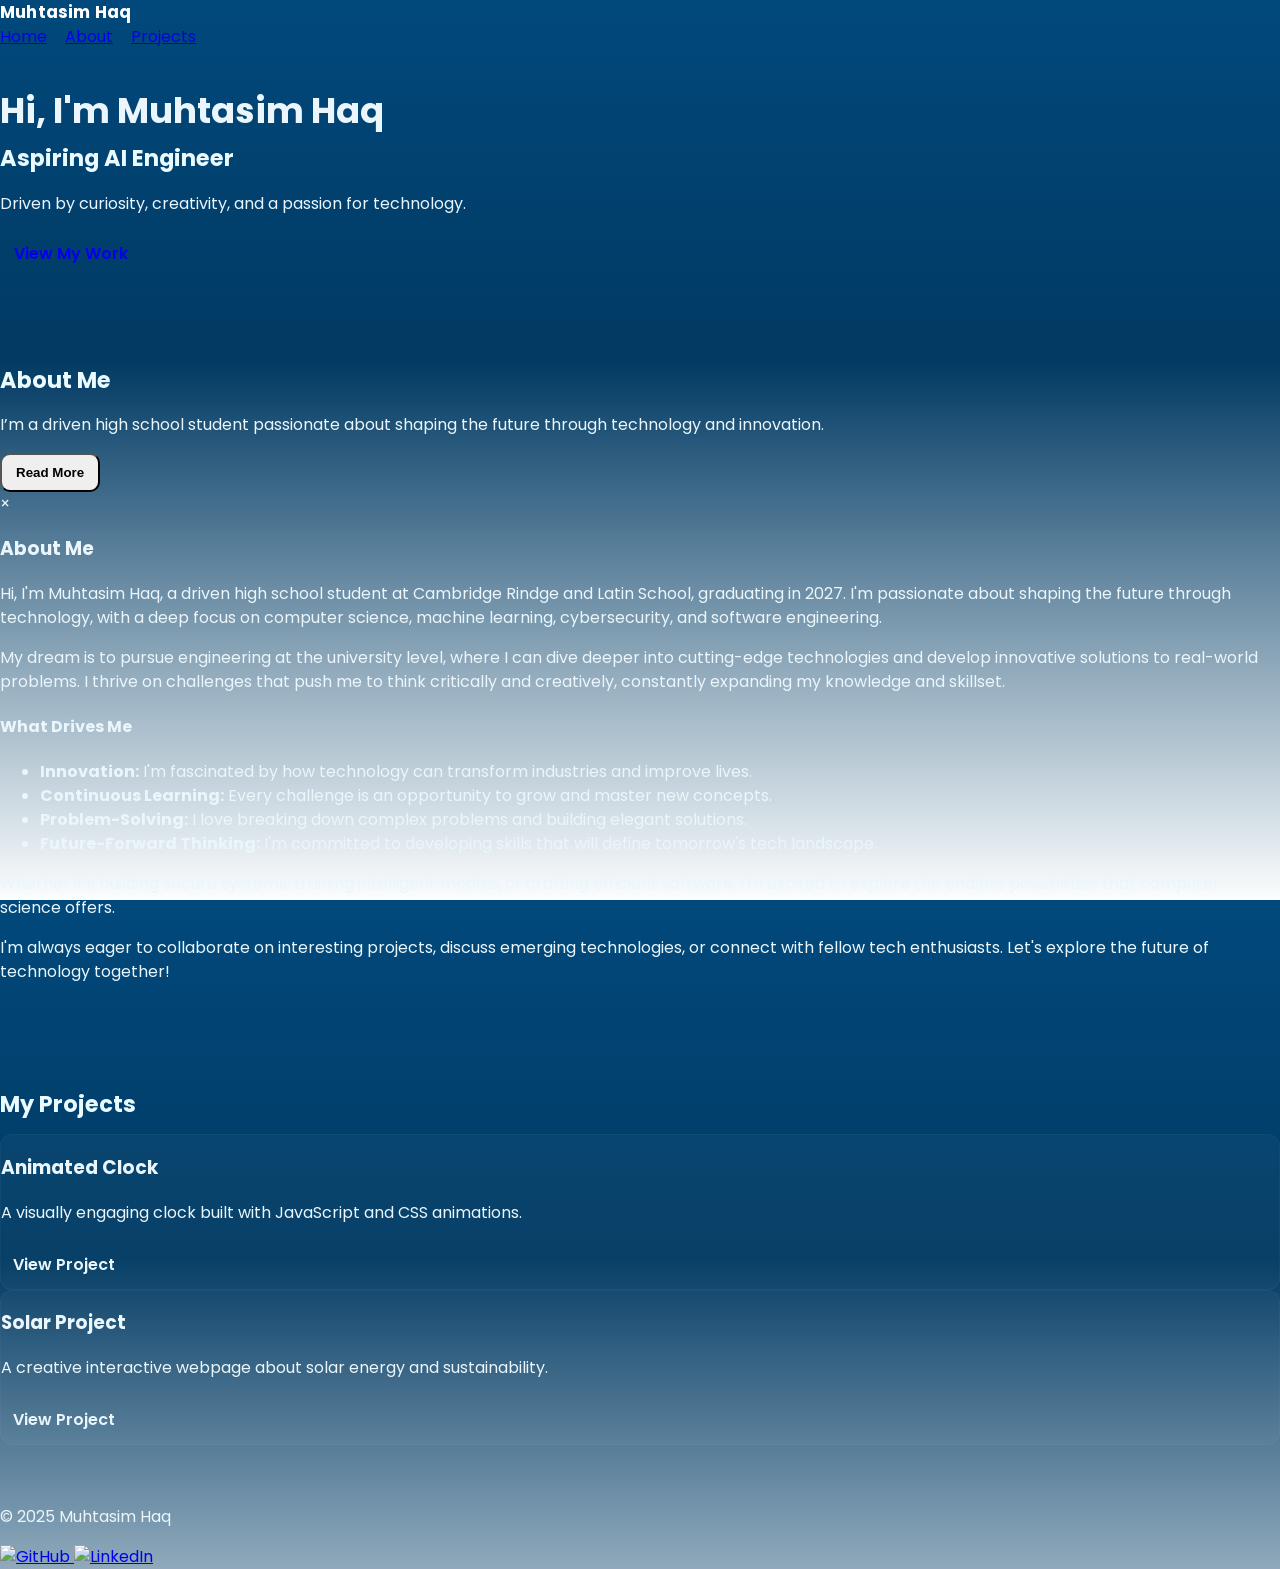
==== index.html @ 4d3e94a6 "what is this" ====
<!DOCTYPE html>
<html lang="en">
<head>
  <meta charset="UTF-8" />
  <meta name="viewport" content="width=device-width, initial-scale=1.0" />
  <title>Muhtasim Haq | Aspiring AI Engineer</title>
  <link rel="stylesheet" href="css/style.css" />
  <link href="https://fonts.googleapis.com/css2?family=Poppins:wght@300;400;600&display=swap" rel="stylesheet" />
</head>

<body>
  <header>
    <nav class="navbar">
      <div class="logo">Muhtasim Haq</div>
      <ul class="nav-links">
        <li><a href="#home" class="active">Home</a></li>
        <li><a href="#about">About</a></li>
        <li><a href="#projects">Projects</a></li>
      </ul>
    </nav>
  </header>

  <main>
    <!-- HERO SECTION -->
    <section id="home" class="hero">
      <div class="hero-content">
        <h1>Hi, I'm <span>Muhtasim Haq</span></h1>
        <h2>Aspiring AI Engineer</h2>
        <p>Driven by curiosity, creativity, and a passion for technology.</p>
        <a href="#projects" class="btn">View My Work</a>
      </div>
    </section>

    <!-- ABOUT SECTION -->
    <section id="about" class="about">
      <h2>About Me</h2>
      <p class="about-preview">
        I’m a driven high school student passionate about shaping the future through technology and innovation.
      </p>
      <button id="readMoreBtn" class="btn">Read More</button>

      <!-- HIDDEN FULL BIO (revealed on Read More) -->
      <div class="about-full" id="aboutFull">
        <div class="about-content">
          <span id="closeAbout" class="close-btn">&times;</span>
          <h3>About Me</h3>
          <p>
            Hi, I'm Muhtasim Haq, a driven high school student at Cambridge Rindge and Latin School, graduating in 2027.
            I'm passionate about shaping the future through technology, with a deep focus on computer science, machine learning,
            cybersecurity, and software engineering.
          </p>
          <p>
            My dream is to pursue engineering at the university level, where I can dive deeper into cutting-edge technologies
            and develop innovative solutions to real-world problems. I thrive on challenges that push me to think critically and
            creatively, constantly expanding my knowledge and skillset.
          </p>
          <h4>What Drives Me</h4>
          <ul>
            <li><strong>Innovation:</strong> I'm fascinated by how technology can transform industries and improve lives.</li>
            <li><strong>Continuous Learning:</strong> Every challenge is an opportunity to grow and master new concepts.</li>
            <li><strong>Problem-Solving:</strong> I love breaking down complex problems and building elegant solutions.</li>
            <li><strong>Future-Forward Thinking:</strong> I'm committed to developing skills that will define tomorrow's tech landscape.</li>
          </ul>
          <p>
            Whether it's building secure systems, training intelligent models, or crafting efficient software, I'm excited to explore
            the endless possibilities that computer science offers.
          </p>
          <p>
            I'm always eager to collaborate on interesting projects, discuss emerging technologies, or connect with fellow tech enthusiasts.
            Let's explore the future of technology together!
          </p>
        </div>
      </div>
    </section>

    <!-- PROJECTS SECTION -->
    <section id="projects" class="projects">
      <h2>My Projects</h2>
      <div class="project-grid">
        <div class="project-card">
          <h3>Animated Clock</h3>
          <p>A visually engaging clock built with JavaScript and CSS animations.</p>
          <a href="https://muhtasim19.github.io/Animated-clock/" target="_blank" class="btn">View Project</a>
        </div>

        <div class="project-card">
          <h3>Solar Project</h3>
          <p>A creative interactive webpage about solar energy and sustainability.</p>
          <a href="https://muhtasim19.github.io/Solar/" target="_blank" class="btn">View Project</a>
        </div>
      </div>
    </section>
  </main>

  <footer>
    <div class="footer-content">
      <p>© 2025 Muhtasim Haq</p>
      <div class="socials">
        <a href="https://github.com/Muhtasim19" target="_blank" aria-label="GitHub">
          <img src="assets/icons/github.svg" alt="GitHub" />
        </a>
        <a href="https://www.linkedin.com/in/muhtasim-haq-b55356325" target="_blank" aria-label="LinkedIn">
          <img src="assets/icons/linkedin.svg" alt="LinkedIn" />
        </a>
      </div>
    </div>
  </footer>

  <script src="js/script.js"></script>
</body>
</html>
---- css/style.css ----
:root{
  --bg-dark:#012A4A; /* deep dark */
  --bg-2:#013A63;
  --bg-3:#01497C;
  --accent:#2A6F97;
  --muted:#89C2D9;
  --light:#A9D6E5;
  --card-bg: rgba(255,255,255,0.03);
  --glass: rgba(255,255,255,0.04);

  --max-width:1100px;
  --radius:14px;
  --transition:300ms;
  --ff: 'Poppins', system-ui, -apple-system, 'Segoe UI', Roboto, "Helvetica Neue", Arial;
}

*{box-sizing:border-box}
html,body{height:100%}
body{
  margin:0;
  font-family:var(--ff);
  background: linear-gradient(180deg,var(--bg-3) 0%, var(--bg-2) 40%, rgba(161,210,229,0.04) 100%);
  color:#eaf6fb;
  -webkit-font-smoothing:antialiased;
  -moz-osx-font-smoothing:grayscale;
  line-height:1.5;
}

/* container */
.container{
  width:calc(100% - 48px);
  max-width:var(--max-width);
  margin:0 auto;
}

/* header/nav */
.site-header{
  position:sticky;
  top:0;
  z-index:30;
  backdrop-filter: blur(6px);
  background: linear-gradient(180deg, rgba(1,42,74,0.45), rgba(1,42,74,0.15));
  border-bottom:1px solid rgba(255,255,255,0.03);
}

.nav{
  display:flex;
  align-items:center;
  justify-content:space-between;
  gap:12px;
  padding:14px 0;
}

.logo{
  color:white;
  font-weight:700;
  text-decoration:none;
  letter-spacing:0.2px;
  font-size:1.05rem;
}

.nav-links{
  list-style:none;
  display:flex;
  gap:18px;
  margin:0;
  padding:0;
}
.nav-link{
  color:rgba(235,245,250,0.9);
  text-decoration:none;
  font-weight:500;
  padding:8px 10px;
  border-radius:8px;
  transition:var(--transition);
}
.nav-link:hover{ background: rgba(255,255,255,0.03); transform:translateY(-2px);}
.nav-link.active{ background: linear-gradient(90deg, rgba(255,255,255,0.04), rgba(255,255,255,0.02)); box-shadow: 0 6px 14px rgba(0,0,0,0.25); }

/* hero */
.hero-section{
  padding:60px 0 40px;
  min-height:60vh;
  display:flex;
  align-items:center;
}
.hero-grid{
  display:grid;
  grid-template-columns: 1fr 360px;
  gap:28px;
  align-items:center;
}

.hero-content h1{
  font-size:2.2rem;
  margin:0 0 12px 0;
  line-height:1.05;
}
.hero-content .accent{
  color:var(--light);
  background: linear-gradient(90deg, rgba(169,214,229,0.08), rgba(42,111,151,0.12));
  padding:0 6px;
  border-radius:6px;
}

.subtitle{
  margin:8px 0 18px;
  color:rgba(230,245,250,0.9);
  max-width:720px;
}

.btn{
  display:inline-block;
  text-decoration:none;
  padding:10px 14px;
  border-radius:10px;
  font-weight:600;
  transition:all var(--transition) ease;
  cursor:pointer;
}
.btn.primary{
  background: linear-gradient(90deg,var(--accent), var(--bg-2));
  color:white;
  border: none;
}
.btn.primary:hover{ transform: translateY(-3px); box-shadow: 0 8px 18px rgba(2,40,70,0.45); }
.btn.ghost{
  background:transparent;
  color:rgba(230,245,250,0.95);
  border:1px solid rgba(255,255,255,0.06);
}
.btn.outline{ border:1px solid rgba(255,255,255,0.06); background:transparent; color:inherit;}
.btn.small{ padding:8px 10px; font-size:0.9rem; border-radius:8px;}

/* hero card */
.hero-card{
  background: linear-gradient(180deg, rgba(255,255,255,0.02), rgba(0,0,0,0.03));
  border-radius:var(--radius);
  padding:18px;
  box-shadow: 0 6px 22px rgba(0,0,0,0.25);
  border:1px solid rgba(255,255,255,0.03);
}
.card-inner{ color:rgba(235,245,250,0.95); }
.card-title{ font-weight:700; margin-bottom:8px; }
.card-list{ margin:8px 0 12px 0; padding-left:18px; }
.card-tag{ font-size:0.8rem; margin-top:6px; color:var(--muted) }

/* sections */
section{ padding:44px 0; }
h2{ font-size:1.4rem; margin:0 0 12px; color: #e9fbff; }
.muted{ color: rgba(230,245,250,0.85); margin-bottom:16px; }

/* about */
.about-grid{
  display:grid;
  grid-template-columns: 1fr 220px;
  gap:24px;
  align-items:start;
}
.about-text p{ margin:0 0 12px;}
.text-preview{
  overflow:hidden;
  display:-webkit-box;
  -webkit-line-clamp:2;
  -webkit-box-orient:vertical;
}
.hidden-full{
  margin-top:12px;
  display:none;
  color:rgba(230,245,250,0.95);
}
.about-image{ display:flex; align-items:center; justify-content:center;}
.avatar{
  width:160px;
  height:160px;
  border-radius:12px;
  display:flex;
  align-items:center;
  justify-content:center;
  font-weight:700;
  font-size:2rem;
  background: linear-gradient(180deg, rgba(255,255,255,0.03), rgba(255,255,255,0.02));
  color:var(--light);
  border:1px solid rgba(255,255,255,0.03);
}

/* projects */
.projects-grid{
  display:grid;
  grid-template-columns: repeat(2, 1fr);
  gap:18px;
  margin-top:18px;
}
.project-card{
  background:var(--card-bg);
  border-radius:12px;
  overflow:hidden;
  transition:transform var(--transition), box-shadow var(--transition);
  border:1px solid rgba(255,255,255,0.03);
}
.project-card a{ color:inherit; text-decoration:none; display:flex; gap:12px; align-items:stretch; padding:12px; height:100%;}
.project-card:hover{ transform: translateY(-6px); box-shadow: 0 12px 30px rgba(2,40,70,0.4);}
.project-media{ width:160px; min-width:120px; display:flex; align-items:center; justify-content:center; background: linear-gradient(180deg,var(--bg-2),var(--accent)); color:white; border-radius:8px; }
.media-placeholder{ padding:18px; font-weight:600; color:rgba(255,255,255,0.95); }
.project-body h3{ margin:0 0 6px 0; }
.short-desc{ margin:0 0 8px; color: rgba(235,245,250,0.95); }
.tag{ background: rgba(255,255,255,0.03); padding:6px 8px; border-radius:8px; font-size:0.8rem; margin-right:6px; }

/* more button */
.projects-more{ margin-top:18px; text-align:center; }

/* footer */
.site-footer{
  margin-top:40px;
  border-top:1px solid rgba(255,255,255,0.03);
  padding:18px 0;
  color:rgba(230,245,250,0.9);
}
.footer-inner{
  display:flex;
  align-items:center;
  justify-content:space-between;
}
.footer-icons{ display:flex; gap:12px; align-items:center; }
.icon{ color:var(--light); opacity:0.95; transition: transform var(--transition), color var(--transition);}
.footer-icons a:hover .icon{ transform: translateY(-3px); color:var(--muted); }

/* reveal on scroll */
.reveal{ opacity:0; transform: translateY(18px); transition: all 520ms cubic-bezier(.2,.9,.2,1); }
.reveal.visible{ opacity:1; transform:none; }

/* responsive */
@media (max-width:920px){
  .hero-grid{ grid-template-columns: 1fr; }
  .about-grid{ grid-template-columns: 1fr; }
  .projects-grid{ grid-template-columns: 1fr; }
  .hero-card{ order:2; margin-top:18px;}
}

/* small screens */
@media (max-width:540px){
  .container{ width:calc(100% - 28px); }
  .logo{ font-size:0.98rem;}
  .nav-links{ display:none; }
}

body.blurred main {
  filter: blur(6px);
  transition: filter 0.3s ease-in-out;
}
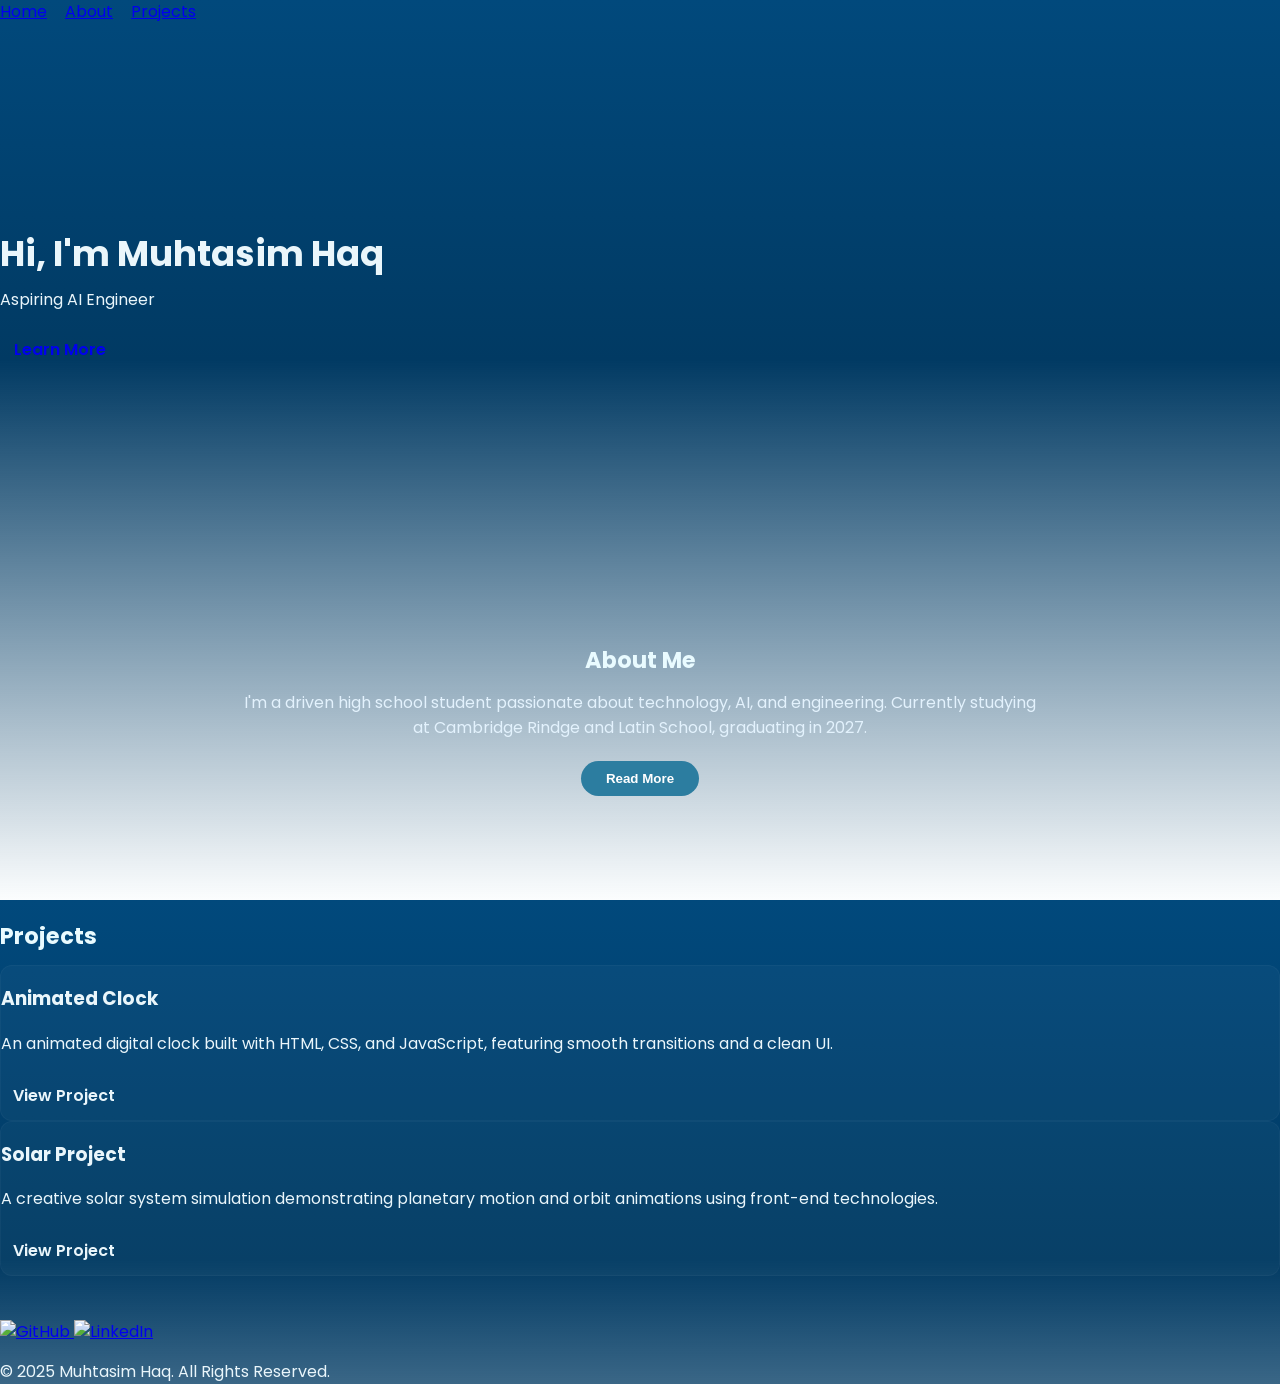
==== commit 5680000b: "back" ====
--- a/index.html
+++ b/index.html
@@ -5,105 +5,80 @@
   <meta name="viewport" content="width=device-width, initial-scale=1.0" />
   <title>Muhtasim Haq | Aspiring AI Engineer</title>
   <link rel="stylesheet" href="css/style.css" />
-  <link href="https://fonts.googleapis.com/css2?family=Poppins:wght@300;400;600&display=swap" rel="stylesheet" />
+  <link href="https://fonts.googleapis.com/css2?family=Poppins:wght@400;600;700&display=swap" rel="stylesheet" />
 </head>
 
 <body>
-  <header>
-    <nav class="navbar">
-      <div class="logo">Muhtasim Haq</div>
+  <!-- ===== Navbar ===== -->
+  <header class="navbar">
+    <nav>
       <ul class="nav-links">
-        <li><a href="#home" class="active">Home</a></li>
+        <li><a href="#home">Home</a></li>
         <li><a href="#about">About</a></li>
         <li><a href="#projects">Projects</a></li>
       </ul>
     </nav>
   </header>
 
-  <main>
-    <!-- HERO SECTION -->
-    <section id="home" class="hero">
-      <div class="hero-content">
-        <h1>Hi, I'm <span>Muhtasim Haq</span></h1>
-        <h2>Aspiring AI Engineer</h2>
-        <p>Driven by curiosity, creativity, and a passion for technology.</p>
-        <a href="#projects" class="btn">View My Work</a>
+  <!-- ===== Hero Section ===== -->
+  <section id="home" class="hero-section">
+    <div class="hero-content">
+      <h1>Hi, I'm <span class="highlight">Muhtasim Haq</span></h1>
+      <p>Aspiring AI Engineer</p>
+      <a href="#about" class="btn">Learn More</a>
+    </div>
+  </section>
+
+  <!-- ===== About Section ===== -->
+  <section id="about" class="about-section">
+    <h2>About Me</h2>
+    <p class="about-text">
+      I'm a driven high school student passionate about technology, AI, and engineering. Currently studying at Cambridge Rindge and Latin School, graduating in 2027.
+      <span class="more-text">
+        I'm passionate about shaping the future through technology, with a deep focus on computer science, machine learning, cybersecurity, and software engineering. My dream is to pursue engineering at the university level, where I can dive deeper into cutting-edge technologies and develop innovative solutions to real-world problems. I thrive on challenges that push me to think critically and creatively, constantly expanding my knowledge and skillset.
+        <br /><br />
+        <strong>What Drives Me</strong><br />
+        • Innovation — I'm fascinated by how technology can transform industries and improve lives.<br />
+        • Continuous Learning — Every challenge is an opportunity to grow and master new concepts.<br />
+        • Problem-Solving — I love breaking down complex problems and building elegant solutions.<br />
+        • Future-Forward Thinking — I'm committed to developing skills that will define tomorrow's tech landscape.
+        <br /><br />
+        Whether it's building secure systems, training intelligent models, or crafting efficient software, I'm excited to explore the endless possibilities that computer science offers. Let's connect and explore the future of technology together!
+      </span>
+    </p>
+    <button class="read-more-btn">Read More</button>
+  </section>
+
+  <!-- ===== Projects Section ===== -->
+  <section id="projects" class="projects-section">
+    <h2>Projects</h2>
+
+    <div class="project-container">
+      <div class="project-card">
+        <h3>Animated Clock</h3>
+        <p>An animated digital clock built with HTML, CSS, and JavaScript, featuring smooth transitions and a clean UI.</p>
+        <a href="https://muhtasim19.github.io/Animated-clock/" target="_blank" class="btn">View Project</a>
       </div>
-    </section>
 
-    <!-- ABOUT SECTION -->
-    <section id="about" class="about">
-      <h2>About Me</h2>
-      <p class="about-preview">
-        I’m a driven high school student passionate about shaping the future through technology and innovation.
-      </p>
-      <button id="readMoreBtn" class="btn">Read More</button>
-
-      <!-- HIDDEN FULL BIO (revealed on Read More) -->
-      <div class="about-full" id="aboutFull">
-        <div class="about-content">
-          <span id="closeAbout" class="close-btn">&times;</span>
-          <h3>About Me</h3>
-          <p>
-            Hi, I'm Muhtasim Haq, a driven high school student at Cambridge Rindge and Latin School, graduating in 2027.
-            I'm passionate about shaping the future through technology, with a deep focus on computer science, machine learning,
-            cybersecurity, and software engineering.
-          </p>
-          <p>
-            My dream is to pursue engineering at the university level, where I can dive deeper into cutting-edge technologies
-            and develop innovative solutions to real-world problems. I thrive on challenges that push me to think critically and
-            creatively, constantly expanding my knowledge and skillset.
-          </p>
-          <h4>What Drives Me</h4>
-          <ul>
-            <li><strong>Innovation:</strong> I'm fascinated by how technology can transform industries and improve lives.</li>
-            <li><strong>Continuous Learning:</strong> Every challenge is an opportunity to grow and master new concepts.</li>
-            <li><strong>Problem-Solving:</strong> I love breaking down complex problems and building elegant solutions.</li>
-            <li><strong>Future-Forward Thinking:</strong> I'm committed to developing skills that will define tomorrow's tech landscape.</li>
-          </ul>
-          <p>
-            Whether it's building secure systems, training intelligent models, or crafting efficient software, I'm excited to explore
-            the endless possibilities that computer science offers.
-          </p>
-          <p>
-            I'm always eager to collaborate on interesting projects, discuss emerging technologies, or connect with fellow tech enthusiasts.
-            Let's explore the future of technology together!
-          </p>
-        </div>
-      </div>
-    </section>
-
-    <!-- PROJECTS SECTION -->
-    <section id="projects" class="projects">
-      <h2>My Projects</h2>
-      <div class="project-grid">
-        <div class="project-card">
-          <h3>Animated Clock</h3>
-          <p>A visually engaging clock built with JavaScript and CSS animations.</p>
-          <a href="https://muhtasim19.github.io/Animated-clock/" target="_blank" class="btn">View Project</a>
-        </div>
-
-        <div class="project-card">
-          <h3>Solar Project</h3>
-          <p>A creative interactive webpage about solar energy and sustainability.</p>
-          <a href="https://muhtasim19.github.io/Solar/" target="_blank" class="btn">View Project</a>
-        </div>
-      </div>
-    </section>
-  </main>
-
-  <footer>
-    <div class="footer-content">
-      <p>© 2025 Muhtasim Haq</p>
-      <div class="socials">
-        <a href="https://github.com/Muhtasim19" target="_blank" aria-label="GitHub">
-          <img src="assets/icons/github.svg" alt="GitHub" />
-        </a>
-        <a href="https://www.linkedin.com/in/muhtasim-haq-b55356325" target="_blank" aria-label="LinkedIn">
-          <img src="assets/icons/linkedin.svg" alt="LinkedIn" />
-        </a>
+      <div class="project-card">
+        <h3>Solar Project</h3>
+        <p>A creative solar system simulation demonstrating planetary motion and orbit animations using front-end technologies.</p>
+        <a href="https://muhtasim19.github.io/Solar/" target="_blank" class="btn">View Project</a>
       </div>
     </div>
+  </section>
+
+  <!-- ===== Footer ===== -->
+  <footer class="footer">
+    <div class="social-icons">
+      <a href="https://github.com/Muhtasim19" target="_blank" aria-label="GitHub">
+        <img src="assets/icons/github.svg" alt="GitHub" />
+      </a>
+      <a href="https://www.linkedin.com/in/muhtasim-haq-b55356325" target="_blank" aria-label="LinkedIn">
+        <img src="assets/icons/linkedin.svg" alt="LinkedIn" />
+      </a>
+    </div>
+    <p>© 2025 Muhtasim Haq. All Rights Reserved.</p>
   </footer>
 
   <script src="js/script.js"></script>
--- a/css/style.css
+++ b/css/style.css
@@ -184,6 +184,63 @@
   border:1px solid rgba(255,255,255,0.03);
 }
 
+/* About section background blur when expanded */
+.about-expanded {
+  backdrop-filter: blur(10px);
+  background-color: rgba(1, 42, 74, 0.4); /* subtle translucent navy tone */
+  border-radius: 15px;
+  padding: 20px;
+  transition: all 0.3s ease-in-out;
+}
+
+/* --- About Section Blur Enhancement --- */
+.about-section {
+  text-align: center;
+  padding: 80px 20px;
+  color: #fff;
+}
+
+.about-text {
+  max-width: 800px;
+  margin: 0 auto;
+  line-height: 1.6;
+  color: #e3f2fd;
+  transition: all 0.3s ease-in-out;
+}
+
+.more-text {
+  display: none;
+}
+
+.about-text.expanded .more-text {
+  display: inline;
+}
+
+.about-expanded {
+  backdrop-filter: blur(10px);
+  background-color: rgba(1, 42, 74, 0.5);
+  border-radius: 15px;
+  padding: 20px;
+  transition: all 0.4s ease;
+}
+
+.read-more-btn {
+  margin-top: 20px;
+  padding: 10px 25px;
+  border: none;
+  background-color: #2c7da0;
+  color: #fff;
+  border-radius: 25px;
+  cursor: pointer;
+  font-weight: 600;
+  transition: background 0.3s;
+}
+
+.read-more-btn:hover {
+  background-color: #61a5c2;
+}
+
+
 /* projects */
 .projects-grid{
   display:grid;
@@ -243,8 +300,3 @@
   .logo{ font-size:0.98rem;}
   .nav-links{ display:none; }
 }
-
-body.blurred main {
-  filter: blur(6px);
-  transition: filter 0.3s ease-in-out;
-}
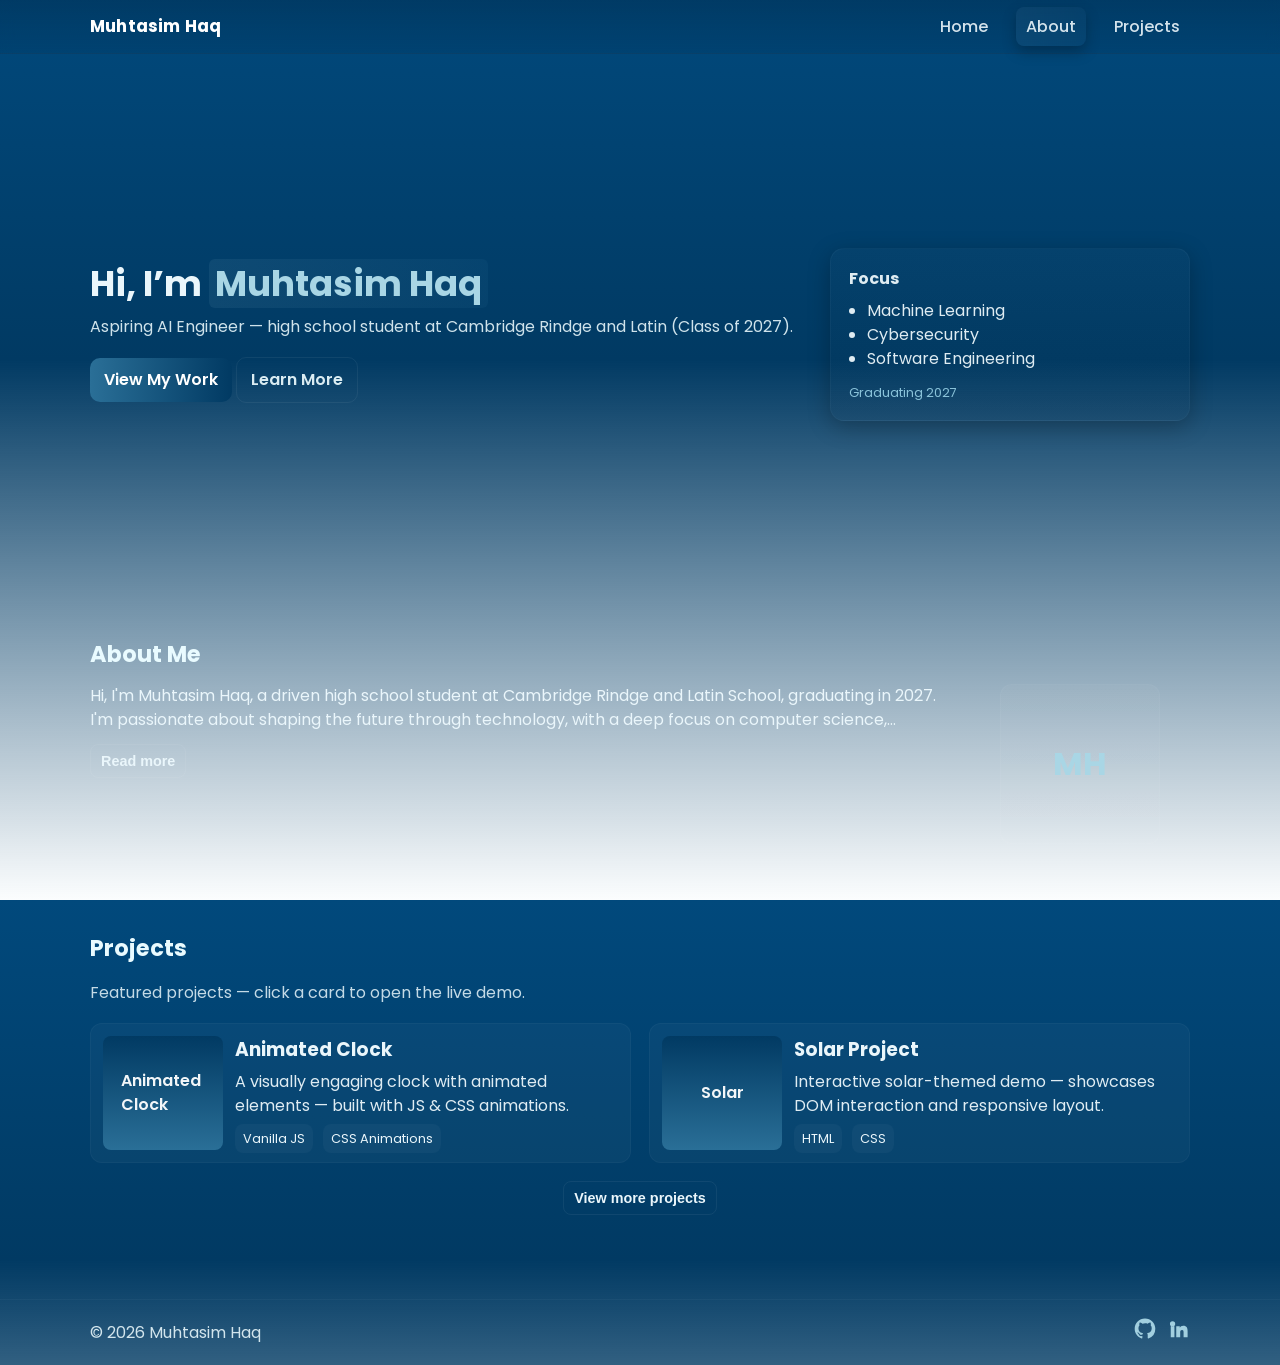
==== commit 780980c9: "finalin ad fere er" ====
--- a/index.html
+++ b/index.html
@@ -1,84 +1,169 @@
-<!DOCTYPE html>
+<!doctype html>
 <html lang="en">
 <head>
-  <meta charset="UTF-8" />
-  <meta name="viewport" content="width=device-width, initial-scale=1.0" />
-  <title>Muhtasim Haq | Aspiring AI Engineer</title>
-  <link rel="stylesheet" href="css/style.css" />
-  <link href="https://fonts.googleapis.com/css2?family=Poppins:wght@400;600;700&display=swap" rel="stylesheet" />
+  <meta charset="utf-8" />
+  <meta name="viewport" content="width=device-width,initial-scale=1" />
+  <title>Muhtasim Haq — Aspiring AI Engineer</title>
+
+  <!-- Google Font -->
+  <link href="https://fonts.googleapis.com/css2?family=Poppins:wght@300;400;600;700&display=swap" rel="stylesheet">
+
+  <!-- Main stylesheet -->
+  <link rel="stylesheet" href="css/style.css">
+
+  <meta name="description" content="Muhtasim Haq — aspiring AI engineer. Projects: Animated Clock, Solar.">
 </head>
-
 <body>
-  <!-- ===== Navbar ===== -->
-  <header class="navbar">
-    <nav>
+  <!-- NAV -->
+  <header class="site-header">
+    <nav class="nav container">
+      <a class="logo" href="#hero">Muhtasim Haq</a>
       <ul class="nav-links">
-        <li><a href="#home">Home</a></li>
-        <li><a href="#about">About</a></li>
-        <li><a href="#projects">Projects</a></li>
+        <li><a href="#hero" class="nav-link active">Home</a></li>
+        <li><a href="#about" class="nav-link">About</a></li>
+        <li><a href="#projects" class="nav-link">Projects</a></li>
       </ul>
     </nav>
   </header>
 
-  <!-- ===== Hero Section ===== -->
-  <section id="home" class="hero-section">
-    <div class="hero-content">
-      <h1>Hi, I'm <span class="highlight">Muhtasim Haq</span></h1>
-      <p>Aspiring AI Engineer</p>
-      <a href="#about" class="btn">Learn More</a>
-    </div>
-  </section>
+  <!-- HERO -->
+  <main>
+    <section id="hero" class="hero-section">
+      <div class="container hero-grid">
+        <div class="hero-content">
+          <h1>Hi, I’m <span class="accent">Muhtasim Haq</span></h1>
+          <p class="subtitle">Aspiring AI Engineer — high school student at Cambridge Rindge and Latin (Class of 2027).</p>
+          <div class="hero-cta">
+            <a href="#projects" class="btn primary">View My Work</a>
+            <a href="#about" class="btn ghost">Learn More</a>
+          </div>
+        </div>
 
-  <!-- ===== About Section ===== -->
-  <section id="about" class="about-section">
-    <h2>About Me</h2>
-    <p class="about-text">
-      I'm a driven high school student passionate about technology, AI, and engineering. Currently studying at Cambridge Rindge and Latin School, graduating in 2027.
-      <span class="more-text">
-        I'm passionate about shaping the future through technology, with a deep focus on computer science, machine learning, cybersecurity, and software engineering. My dream is to pursue engineering at the university level, where I can dive deeper into cutting-edge technologies and develop innovative solutions to real-world problems. I thrive on challenges that push me to think critically and creatively, constantly expanding my knowledge and skillset.
-        <br /><br />
-        <strong>What Drives Me</strong><br />
-        • Innovation — I'm fascinated by how technology can transform industries and improve lives.<br />
-        • Continuous Learning — Every challenge is an opportunity to grow and master new concepts.<br />
-        • Problem-Solving — I love breaking down complex problems and building elegant solutions.<br />
-        • Future-Forward Thinking — I'm committed to developing skills that will define tomorrow's tech landscape.
-        <br /><br />
-        Whether it's building secure systems, training intelligent models, or crafting efficient software, I'm excited to explore the endless possibilities that computer science offers. Let's connect and explore the future of technology together!
-      </span>
-    </p>
-    <button class="read-more-btn">Read More</button>
-  </section>
+        <div class="hero-card">
+          <!-- decorative card — you can add an image here later -->
+          <div class="card-inner">
+            <div class="card-title">Focus</div>
+            <ul class="card-list">
+              <li>Machine Learning</li>
+              <li>Cybersecurity</li>
+              <li>Software Engineering</li>
+            </ul>
+            <div class="card-tag">Graduating 2027</div>
+          </div>
+        </div>
+      </div>
+    </section>
 
-  <!-- ===== Projects Section ===== -->
-  <section id="projects" class="projects-section">
-    <h2>Projects</h2>
+    <!-- ABOUT -->
+    <section id="about" class="about-section reveal">
+      <div class="container">
+        <h2>About Me</h2>
 
-    <div class="project-container">
-      <div class="project-card">
-        <h3>Animated Clock</h3>
-        <p>An animated digital clock built with HTML, CSS, and JavaScript, featuring smooth transitions and a clean UI.</p>
-        <a href="https://muhtasim19.github.io/Animated-clock/" target="_blank" class="btn">View Project</a>
+        <div class="about-grid">
+          <div class="about-text">
+            <!-- preview area shows only two lines initially -->
+            <p id="about-preview" class="text-preview">
+              Hi, I'm Muhtasim Haq, a driven high school student at Cambridge Rindge and Latin School, graduating in 2027. I'm passionate about shaping the future through technology, with a deep focus on computer science, machine learning, cybersecurity, and software engineering.
+            </p>
+
+            <!-- full content hidden initially -->
+            <div id="about-full" class="hidden-full">
+              <p>
+                My dream is to pursue engineering at the university level, where I can dive deeper into cutting-edge technologies and develop innovative solutions to real-world problems. I thrive on challenges that push me to think critically and creatively, constantly expanding my knowledge and skillset.
+              </p>
+              <h4>What Drives Me</h4>
+              <ul>
+                <li><strong>Innovation:</strong> I'm fascinated by how technology can transform industries and improve lives.</li>
+                <li><strong>Continuous Learning:</strong> Every challenge is an opportunity to grow and master new concepts.</li>
+                <li><strong>Problem-Solving:</strong> I love breaking down complex problems and building elegant solutions.</li>
+                <li><strong>Future-Forward Thinking:</strong> I'm committed to developing skills that will define tomorrow's tech landscape.</li>
+              </ul>
+              <p>
+                Whether it's building secure systems, training intelligent models, or crafting efficient software, I'm excited to explore the endless possibilities that computer science offers.
+              </p>
+              <p><em>Let's connect — I'm always eager to collaborate on interesting projects or discuss emerging technologies.</em></p>
+            </div>
+
+            <button id="about-toggle" class="btn small outline">Read more</button>
+          </div>
+
+          <div class="about-image" aria-hidden="true">
+            <!-- placeholder — you can replace with your photo -->
+            <div class="avatar">MH</div>
+          </div>
+        </div>
       </div>
+    </section>
 
-      <div class="project-card">
-        <h3>Solar Project</h3>
-        <p>A creative solar system simulation demonstrating planetary motion and orbit animations using front-end technologies.</p>
-        <a href="https://muhtasim19.github.io/Solar/" target="_blank" class="btn">View Project</a>
+    <!-- PROJECTS -->
+    <section id="projects" class="projects-section reveal">
+      <div class="container">
+        <h2>Projects</h2>
+        <p class="muted">Featured projects — click a card to open the live demo.</p>
+
+        <div id="projects-grid" class="projects-grid">
+          <article class="project-card">
+            <a href="https://muhtasim19.github.io/Animated-clock/" target="_blank" rel="noopener noreferrer">
+              <div class="project-media" role="img" aria-label="Animated clock preview">
+                <!-- placeholder gradient -->
+                <div class="media-placeholder">Animated Clock</div>
+              </div>
+              <div class="project-body">
+                <h3>Animated Clock</h3>
+                <p class="short-desc">A visually engaging clock with animated elements — built with JS & CSS animations.</p>
+                <div class="project-actions">
+                  <span class="tag">Vanilla JS</span>
+                  <span class="tag">CSS Animations</span>
+                </div>
+              </div>
+            </a>
+          </article>
+
+          <article class="project-card">
+            <a href="https://muhtasim19.github.io/Solar/" target="_blank" rel="noopener noreferrer">
+              <div class="project-media" role="img" aria-label="Solar project preview">
+                <div class="media-placeholder">Solar</div>
+              </div>
+              <div class="project-body">
+                <h3>Solar Project</h3>
+                <p class="short-desc">Interactive solar-themed demo — showcases DOM interaction and responsive layout.</p>
+                <div class="project-actions">
+                  <span class="tag">HTML</span>
+                  <span class="tag">CSS</span>
+                </div>
+              </div>
+            </a>
+          </article>
+        </div>
+
+        <div class="projects-more">
+          <button id="projects-toggle" class="btn outline small">View more projects</button>
+        </div>
+      </div>
+    </section>
+  </main>
+
+  <!-- FOOTER -->
+  <footer class="site-footer">
+    <div class="container footer-inner">
+      <div class="footer-left">© <span id="year"></span> Muhtasim Haq</div>
+
+      <div class="footer-icons" aria-hidden="false">
+        <!-- GitHub icon -->
+        <a href="https://github.com/Muhtasim19" target="_blank" rel="noopener noreferrer" title="GitHub">
+          <svg class="icon" viewBox="0 0 24 24" width="22" height="22" fill="currentColor" aria-hidden="true">
+            <path d="M12 .5C5.73.5.75 5.48.75 11.75c0 4.93 3.19 9.11 7.61 10.59.56.1.77-.24.77-.54 0-.26-.01-1.13-.02-2.05-3.09.67-3.74-1.5-3.74-1.5-.51-1.28-1.25-1.62-1.25-1.62-1.02-.7.08-.69.08-.69 1.13.08 1.72 1.16 1.72 1.16 1.01 1.73 2.65 1.23 3.3.94.1-.73.39-1.23.71-1.52-2.47-.28-5.06-1.24-5.06-5.52 0-1.22.44-2.22 1.16-3-.12-.28-.5-1.41.11-2.93 0 0 .95-.31 3.12 1.16a10.74 10.74 0 0 1 2.84-.38c.96.01 1.93.13 2.84.38 2.17-1.48 3.12-1.16 3.12-1.16.61 1.52.23 2.65.11 2.93.73.78 1.16 1.78 1.16 3 0 4.29-2.6 5.24-5.08 5.51.4.35.74 1.05.74 2.12 0 1.53-.01 2.77-.01 3.14 0 .3.2.65.78.54A11.26 11.26 0 0 0 23.25 11.75C23.25 5.48 18.27.5 12 .5z"/>
+          </svg>
+        </a>
+
+        <!-- LinkedIn icon -->
+        <a href="https://www.linkedin.com/in/muhtasim-haq-b55356325" target="_blank" rel="noopener noreferrer" title="LinkedIn">
+          <svg class="icon" viewBox="0 0 24 24" width="22" height="22" fill="currentColor" aria-hidden="true">
+            <path d="M4.98 3.5a2.87 2.87 0 1 0 0 5.75 2.87 2.87 0 0 0 0-5.75zM3 9h4v12H3zM9 9h3.84v1.61h.05c.53-.99 1.82-2.03 3.75-2.03 4.01 0 4.75 2.64 4.75 6.07V21H17v-5.1c0-1.22-.02-2.8-1.71-2.8-1.72 0-1.98 1.34-1.98 2.71V21H9z"/>
+          </svg>
+        </a>
       </div>
     </div>
-  </section>
-
-  <!-- ===== Footer ===== -->
-  <footer class="footer">
-    <div class="social-icons">
-      <a href="https://github.com/Muhtasim19" target="_blank" aria-label="GitHub">
-        <img src="assets/icons/github.svg" alt="GitHub" />
-      </a>
-      <a href="https://www.linkedin.com/in/muhtasim-haq-b55356325" target="_blank" aria-label="LinkedIn">
-        <img src="assets/icons/linkedin.svg" alt="LinkedIn" />
-      </a>
-    </div>
-    <p>© 2025 Muhtasim Haq. All Rights Reserved.</p>
   </footer>
 
   <script src="js/script.js"></script>
--- a/css/style.css
+++ b/css/style.css
@@ -184,63 +184,6 @@
   border:1px solid rgba(255,255,255,0.03);
 }
 
-/* About section background blur when expanded */
-.about-expanded {
-  backdrop-filter: blur(10px);
-  background-color: rgba(1, 42, 74, 0.4); /* subtle translucent navy tone */
-  border-radius: 15px;
-  padding: 20px;
-  transition: all 0.3s ease-in-out;
-}
-
-/* --- About Section Blur Enhancement --- */
-.about-section {
-  text-align: center;
-  padding: 80px 20px;
-  color: #fff;
-}
-
-.about-text {
-  max-width: 800px;
-  margin: 0 auto;
-  line-height: 1.6;
-  color: #e3f2fd;
-  transition: all 0.3s ease-in-out;
-}
-
-.more-text {
-  display: none;
-}
-
-.about-text.expanded .more-text {
-  display: inline;
-}
-
-.about-expanded {
-  backdrop-filter: blur(10px);
-  background-color: rgba(1, 42, 74, 0.5);
-  border-radius: 15px;
-  padding: 20px;
-  transition: all 0.4s ease;
-}
-
-.read-more-btn {
-  margin-top: 20px;
-  padding: 10px 25px;
-  border: none;
-  background-color: #2c7da0;
-  color: #fff;
-  border-radius: 25px;
-  cursor: pointer;
-  font-weight: 600;
-  transition: background 0.3s;
-}
-
-.read-more-btn:hover {
-  background-color: #61a5c2;
-}
-
-
 /* projects */
 .projects-grid{
   display:grid;
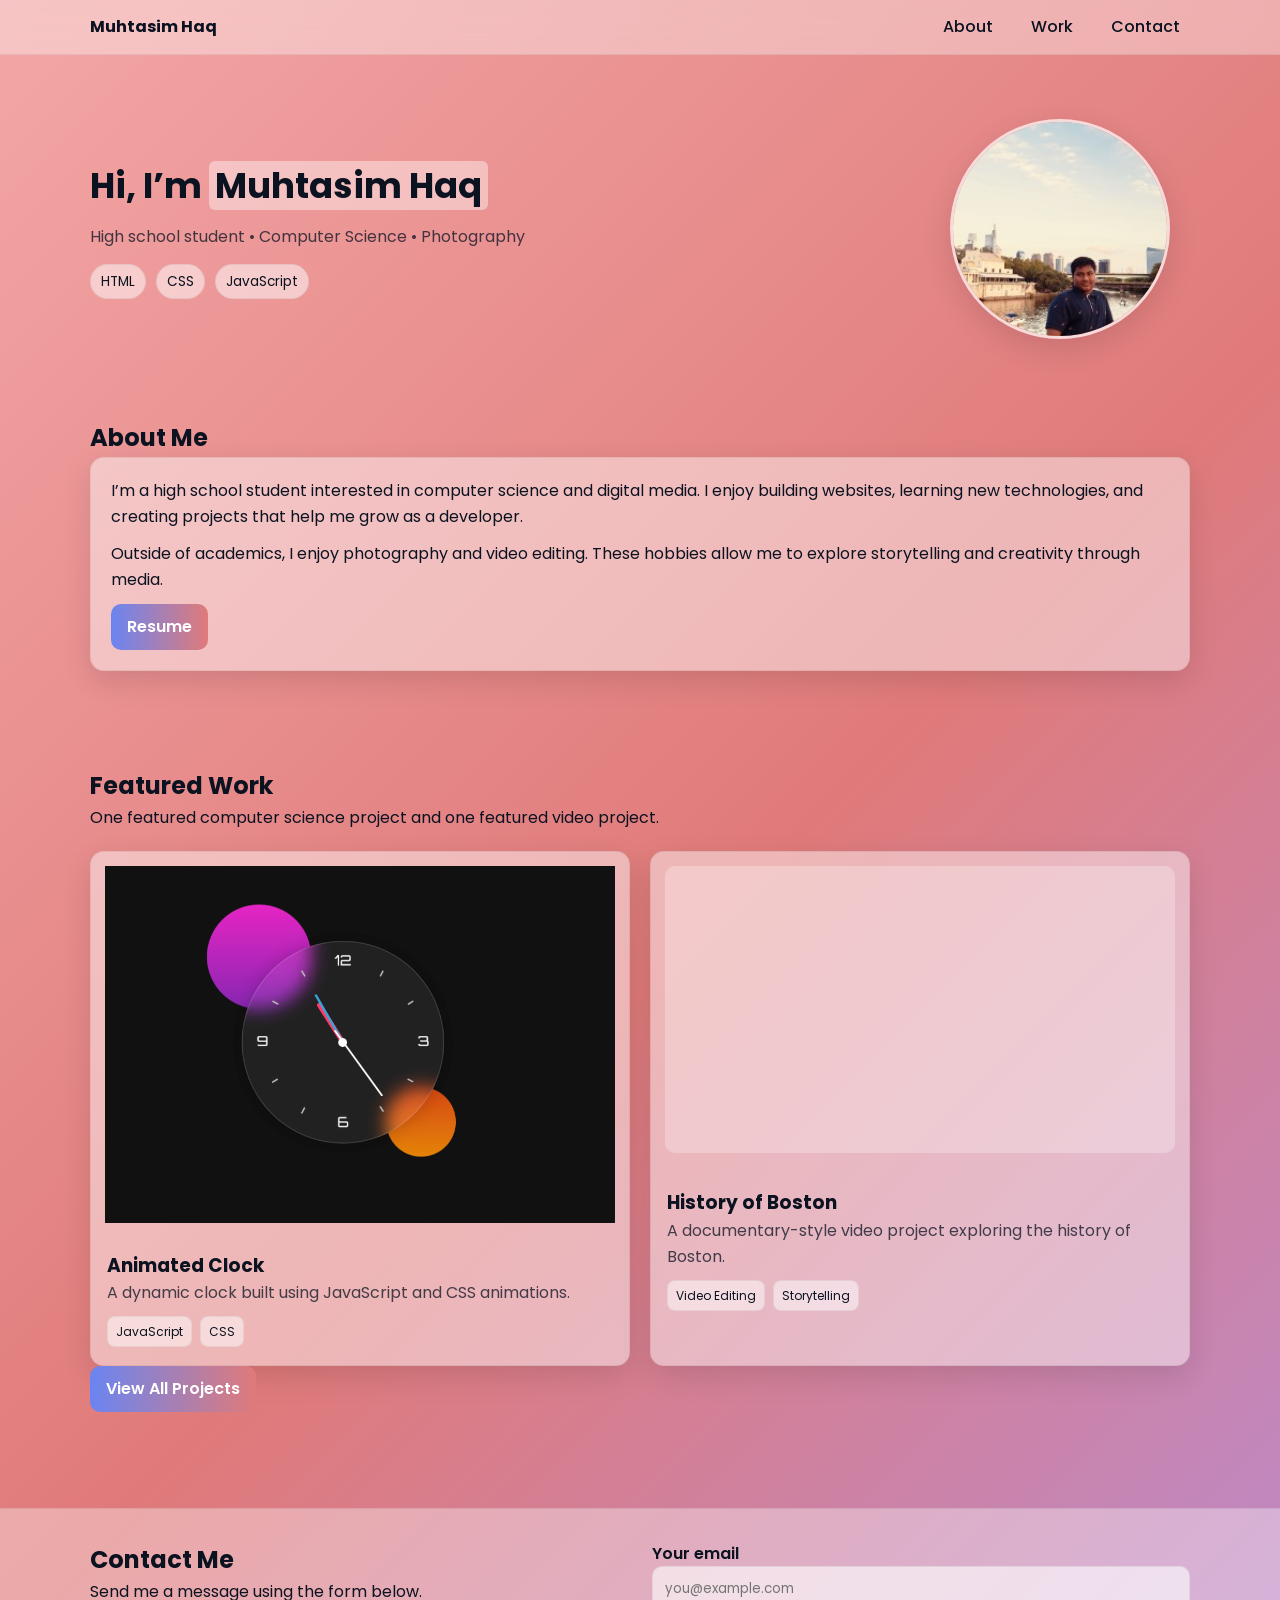
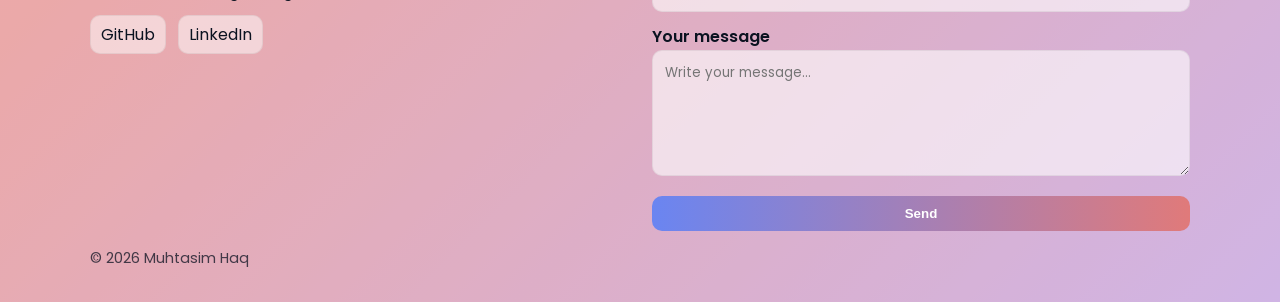
==== commit dc56b75b: "Add files via upload" ====
--- a/index.html
+++ b/index.html
@@ -2,170 +2,203 @@
 <html lang="en">
 <head>
   <meta charset="utf-8" />
-  <meta name="viewport" content="width=device-width,initial-scale=1" />
-  <title>Muhtasim Haq — Aspiring AI Engineer</title>
-
-  <!-- Google Font -->
+  <meta name="viewport" content="width=device-width, initial-scale=1" />
+  <title>Muhtasim Haq — Portfolio</title>
   <link href="https://fonts.googleapis.com/css2?family=Poppins:wght@300;400;600;700&display=swap" rel="stylesheet">
-
-  <!-- Main stylesheet -->
   <link rel="stylesheet" href="css/style.css">
-
-  <meta name="description" content="Muhtasim Haq — aspiring AI engineer. Projects: Animated Clock, Solar.">
+  <!-- Remov e this before posting this to the public-->
+  <meta name="description" content="Muhtasim Haq portfolio">
 </head>
+
 <body>
-  <!-- NAV -->
+
+  <!-- ================= NAV ================= -->
   <header class="site-header">
     <nav class="nav container">
       <a class="logo" href="#hero">Muhtasim Haq</a>
       <ul class="nav-links">
-        <li><a href="#hero" class="nav-link active">Home</a></li>
         <li><a href="#about" class="nav-link">About</a></li>
-        <li><a href="#projects" class="nav-link">Projects</a></li>
+        <li><a href="#work" class="nav-link">Work</a></li>
+        <li><a href="#contact" class="nav-link">Contact</a></li>
       </ul>
     </nav>
   </header>
 
-  <!-- HERO -->
   <main>
+
+    <!-- ================= HERO ================= -->
     <section id="hero" class="hero-section">
       <div class="container hero-grid">
         <div class="hero-content">
           <h1>Hi, I’m <span class="accent">Muhtasim Haq</span></h1>
-          <p class="subtitle">Aspiring AI Engineer — high school student at Cambridge Rindge and Latin (Class of 2027).</p>
-          <div class="hero-cta">
-            <a href="#projects" class="btn primary">View My Work</a>
-            <a href="#about" class="btn ghost">Learn More</a>
+          <p class="subtitle">
+            High school student • Computer Science • Photography
+          </p>
+
+          <div class="hero-badges">
+            <span class="pill">HTML</span>
+            <span class="pill">CSS</span>
+            <span class="pill">JavaScript</span>
           </div>
         </div>
 
-        <div class="hero-card">
-          <!-- decorative card — you can add an image here later -->
-          <div class="card-inner">
-            <div class="card-title">Focus</div>
-            <ul class="card-list">
-              <li>Machine Learning</li>
-              <li>Cybersecurity</li>
-              <li>Software Engineering</li>
-            </ul>
-            <div class="card-tag">Graduating 2027</div>
-          </div>
+        <!-- Profile Photo -->
+        <div class="hero-photo">
+          <img
+            class="profile-pic"
+            src="image/profile.jpeg"
+            alt="Muhtasim Haq portrait"
+          >
         </div>
       </div>
     </section>
 
-    <!-- ABOUT -->
-    <section id="about" class="about-section reveal">
+    <!-- ================= ABOUT ================= -->
+    <section id="about" class="about-section">
       <div class="container">
         <h2>About Me</h2>
 
-        <div class="about-grid">
-          <div class="about-text">
-            <!-- preview area shows only two lines initially -->
-            <p id="about-preview" class="text-preview">
-              Hi, I'm Muhtasim Haq, a driven high school student at Cambridge Rindge and Latin School, graduating in 2027. I'm passionate about shaping the future through technology, with a deep focus on computer science, machine learning, cybersecurity, and software engineering.
-            </p>
-
-            <!-- full content hidden initially -->
-            <div id="about-full" class="hidden-full">
-              <p>
-                My dream is to pursue engineering at the university level, where I can dive deeper into cutting-edge technologies and develop innovative solutions to real-world problems. I thrive on challenges that push me to think critically and creatively, constantly expanding my knowledge and skillset.
-              </p>
-              <h4>What Drives Me</h4>
-              <ul>
-                <li><strong>Innovation:</strong> I'm fascinated by how technology can transform industries and improve lives.</li>
-                <li><strong>Continuous Learning:</strong> Every challenge is an opportunity to grow and master new concepts.</li>
-                <li><strong>Problem-Solving:</strong> I love breaking down complex problems and building elegant solutions.</li>
-                <li><strong>Future-Forward Thinking:</strong> I'm committed to developing skills that will define tomorrow's tech landscape.</li>
-              </ul>
-              <p>
-                Whether it's building secure systems, training intelligent models, or crafting efficient software, I'm excited to explore the endless possibilities that computer science offers.
-              </p>
-              <p><em>Let's connect — I'm always eager to collaborate on interesting projects or discuss emerging technologies.</em></p>
-            </div>
-
-            <button id="about-toggle" class="btn small outline">Read more</button>
+        <div class="about-card">
+          <p>
+            I’m a high school student interested in computer science and digital media.
+            I enjoy building websites, learning new technologies, and creating projects
+            that help me grow as a developer.
+          </p>
+          <p>
+            Outside of academics, I enjoy photography and video editing.
+            These hobbies allow me to explore storytelling and creativity through media.
+          </p>
+
+          <!-- Resume Button -->
+          <div class="about-actions">
+            <a class="btn primary" href="html/resume.html">Resume</a>
           </div>
-
-          <div class="about-image" aria-hidden="true">
-            <!-- placeholder — you can replace with your photo -->
-            <div class="avatar">MH</div>
-          </div>
         </div>
       </div>
     </section>
 
-    <!-- PROJECTS -->
-    <section id="projects" class="projects-section reveal">
+    <!-- ================= FEATURED WORK ================= -->
+    <section id="work" class="work-section">
       <div class="container">
-        <h2>Projects</h2>
-        <p class="muted">Featured projects — click a card to open the live demo.</p>
-
-        <div id="projects-grid" class="projects-grid">
-          <article class="project-card">
-            <a href="https://muhtasim19.github.io/Animated-clock/" target="_blank" rel="noopener noreferrer">
-              <div class="project-media" role="img" aria-label="Animated clock preview">
-                <!-- placeholder gradient -->
-                <div class="media-placeholder">Animated Clock</div>
+        <h2>Featured Work</h2>
+        <p class="muted">
+          One featured computer science project and one featured video project.
+        </p>
+
+        <div class="work-grid">
+          <!-- COMPUTER PROJECT -->
+          <article class="work-card">
+            <a href="https://69481b99b9540aa1febb9f36--coruscating-froyo-7bfb00.netlify.app/"
+              target="_blank"
+              rel="noopener noreferrer">
+
+              <div class="work-media">
+                <img
+                  class="project-thumb"
+                  src="image/Clock.png"
+                  alt="Animated Clock project preview"
+                >
               </div>
-              <div class="project-body">
+
+              <div class="work-body">
                 <h3>Animated Clock</h3>
-                <p class="short-desc">A visually engaging clock with animated elements — built with JS & CSS animations.</p>
-                <div class="project-actions">
-                  <span class="tag">Vanilla JS</span>
-                  <span class="tag">CSS Animations</span>
-                </div>
-              </div>
-            </a>
-          </article>
-
-          <article class="project-card">
-            <a href="https://muhtasim19.github.io/Solar/" target="_blank" rel="noopener noreferrer">
-              <div class="project-media" role="img" aria-label="Solar project preview">
-                <div class="media-placeholder">Solar</div>
-              </div>
-              <div class="project-body">
-                <h3>Solar Project</h3>
-                <p class="short-desc">Interactive solar-themed demo — showcases DOM interaction and responsive layout.</p>
-                <div class="project-actions">
-                  <span class="tag">HTML</span>
+                <p class="short-desc">
+                  A dynamic clock built using JavaScript and CSS animations.
+                </p>
+                <div class="tags">
+                  <span class="tag">JavaScript</span>
                   <span class="tag">CSS</span>
                 </div>
               </div>
             </a>
           </article>
-        </div>
-
-        <div class="projects-more">
-          <button id="projects-toggle" class="btn outline small">View more projects</button>
+
+          <!-- VIDEO PROJECT -->
+          <article class="work-card">
+            <div class="work-media video-wrap">
+
+              <iframe
+                class="video"
+                src="https://www.youtube.com/embed/Y9DNOikjOqU"
+                title="History of Boston"
+                frameborder="0"
+                allow="accelerometer; autoplay; clipboard-write; encrypted-media; gyroscope; picture-in-picture"
+                allowfullscreen>
+              </iframe>
+
+            </div>
+
+            <div class="work-body">
+              <h3>History of Boston</h3>
+              <p class="short-desc">
+                A documentary-style video project exploring the history of Boston.
+              </p>
+              <div class="tags">
+                <span class="tag">Video Editing</span>
+                <span class="tag">Storytelling</span>
+              </div>
+            </div>
+          </article>
+        </div>
+
+        <!-- Projects Page Button -->
+        <div class="work-actions">
+          <a class="btn primary" href="html/project.html">View All Projects</a>
         </div>
       </div>
     </section>
+
   </main>
 
-  <!-- FOOTER -->
-  <footer class="site-footer">
-    <div class="container footer-inner">
-      <div class="footer-left">© <span id="year"></span> Muhtasim Haq</div>
-
-      <div class="footer-icons" aria-hidden="false">
-        <!-- GitHub icon -->
-        <a href="https://github.com/Muhtasim19" target="_blank" rel="noopener noreferrer" title="GitHub">
-          <svg class="icon" viewBox="0 0 24 24" width="22" height="22" fill="currentColor" aria-hidden="true">
-            <path d="M12 .5C5.73.5.75 5.48.75 11.75c0 4.93 3.19 9.11 7.61 10.59.56.1.77-.24.77-.54 0-.26-.01-1.13-.02-2.05-3.09.67-3.74-1.5-3.74-1.5-.51-1.28-1.25-1.62-1.25-1.62-1.02-.7.08-.69.08-.69 1.13.08 1.72 1.16 1.72 1.16 1.01 1.73 2.65 1.23 3.3.94.1-.73.39-1.23.71-1.52-2.47-.28-5.06-1.24-5.06-5.52 0-1.22.44-2.22 1.16-3-.12-.28-.5-1.41.11-2.93 0 0 .95-.31 3.12 1.16a10.74 10.74 0 0 1 2.84-.38c.96.01 1.93.13 2.84.38 2.17-1.48 3.12-1.16 3.12-1.16.61 1.52.23 2.65.11 2.93.73.78 1.16 1.78 1.16 3 0 4.29-2.6 5.24-5.08 5.51.4.35.74 1.05.74 2.12 0 1.53-.01 2.77-.01 3.14 0 .3.2.65.78.54A11.26 11.26 0 0 0 23.25 11.75C23.25 5.48 18.27.5 12 .5z"/>
-          </svg>
-        </a>
-
-        <!-- LinkedIn icon -->
-        <a href="https://www.linkedin.com/in/muhtasim-haq-b55356325" target="_blank" rel="noopener noreferrer" title="LinkedIn">
-          <svg class="icon" viewBox="0 0 24 24" width="22" height="22" fill="currentColor" aria-hidden="true">
-            <path d="M4.98 3.5a2.87 2.87 0 1 0 0 5.75 2.87 2.87 0 0 0 0-5.75zM3 9h4v12H3zM9 9h3.84v1.61h.05c.53-.99 1.82-2.03 3.75-2.03 4.01 0 4.75 2.64 4.75 6.07V21H17v-5.1c0-1.22-.02-2.8-1.71-2.8-1.72 0-1.98 1.34-1.98 2.71V21H9z"/>
-          </svg>
-        </a>
-      </div>
+  <!-- ================= FOOTER / CONTACT ================= -->
+  <footer id="contact" class="site-footer">
+    <div class="container footer-grid">
+      <div>
+        <h2>Contact Me</h2>
+        <p class="muted">Send me a message using the form below.</p>
+
+        <div class="social-row">
+          <a class="social"
+             href="https://github.com/Muhtasim19"
+             target="_blank"
+             rel="noopener noreferrer">GitHub</a>
+
+          <a class="social"
+             href="https://www.linkedin.com/in/muhtasim-haq-b55356325"
+             target="_blank"
+             rel="noopener noreferrer">LinkedIn</a>
+        </div>
+      </div>
+
+      <!-- Contact Form -->
+      <form
+        class="form"
+        action="https://formspree.io/f/mpqalzbk"
+        method="POST"
+      >
+        <label>
+          Your email
+          <input type="email" name="email" required placeholder="you@example.com">
+        </label>
+
+        <label>
+          Your message
+          <textarea name="message" rows="5" required placeholder="Write your message..."></textarea>
+        </label>
+
+        <button class="btn primary" type="submit">Send</button>
+      </form>
+    </div>
+
+    <div class="container footer-bottom">
+      <p>© <span id="year"></span> Muhtasim Haq</p>
     </div>
   </footer>
 
-  <script src="js/script.js"></script>
+  <!-- Year Script -->
+  <script>
+    document.getElementById("year").textContent = new Date().getFullYear();
+  </script>
+
 </body>
 </html>
--- a/css/style.css
+++ b/css/style.css
@@ -1,245 +1,357 @@
+/* ================= ROOT VARIABLES ================= */
 :root{
-  --bg-dark:#012A4A; /* deep dark */
-  --bg-2:#013A63;
-  --bg-3:#01497C;
-  --accent:#2A6F97;
-  --muted:#89C2D9;
-  --light:#A9D6E5;
-  --card-bg: rgba(255,255,255,0.03);
-  --glass: rgba(255,255,255,0.04);
-
+  /* smooth blue → red gradient */
+  --blue1:#6a85f1;
+  --blue2:#8fb3ff;
+  --purple:#b48ddb;
+  --red1:#e07a7a;
+  --red2:#f3a6a6;
+
+  --text-dark:#0b1220;
+  --text-muted:rgba(11,18,32,0.75);
+
+  --glass-bg: rgba(255,255,255,0.45);
+  --glass-border: rgba(0,0,0,0.06);
+  --shadow: 0 10px 30px rgba(0,0,0,0.12);
+
+  --radius:14px;
+  --transition:300ms ease;
   --max-width:1100px;
-  --radius:14px;
-  --transition:300ms;
-  --ff: 'Poppins', system-ui, -apple-system, 'Segoe UI', Roboto, "Helvetica Neue", Arial;
-}
-
-*{box-sizing:border-box}
-html,body{height:100%}
+
+  --ff:'Poppins', system-ui, -apple-system, 'Segoe UI', Roboto, Arial;
+}
+
+/* ================= RESET ================= */
+*{ box-sizing:border-box; margin:0; padding:0; }
+html, body{ height:100%; }
+img, video{ max-width:100%; display:block; }
+
+/* ================= BODY / BACKGROUND ================= */
 body{
-  margin:0;
   font-family:var(--ff);
-  background: linear-gradient(180deg,var(--bg-3) 0%, var(--bg-2) 40%, rgba(161,210,229,0.04) 100%);
-  color:#eaf6fb;
+  color:var(--text-dark);
+  line-height:1.6;
+
+  background: linear-gradient(
+    -45deg,
+    var(--blue1),
+    var(--blue2),
+    var(--purple),
+    var(--red1),
+    var(--red2)
+  );
+  background-size:300% 300%;
+  animation: smoothGradient 24s ease-in-out infinite;
+
   -webkit-font-smoothing:antialiased;
-  -moz-osx-font-smoothing:grayscale;
-  line-height:1.5;
-}
-
-/* container */
+}
+
+@keyframes smoothGradient{
+  0%{ background-position:0% 50%; }
+  50%{ background-position:100% 50%; }
+  100%{ background-position:0% 50%; }
+}
+
+/* ================= LAYOUT ================= */
 .container{
   width:calc(100% - 48px);
   max-width:var(--max-width);
   margin:0 auto;
 }
 
-/* header/nav */
+section{ padding:48px 0; }
+
+/* ================= HEADER / NAV ================= */
 .site-header{
   position:sticky;
   top:0;
-  z-index:30;
-  backdrop-filter: blur(6px);
-  background: linear-gradient(180deg, rgba(1,42,74,0.45), rgba(1,42,74,0.15));
-  border-bottom:1px solid rgba(255,255,255,0.03);
+  z-index:50;
+  background:rgba(255,255,255,0.35);
+  backdrop-filter:blur(12px);
+  border-bottom:1px solid var(--glass-border);
 }
 
 .nav{
   display:flex;
+  justify-content:space-between;
   align-items:center;
-  justify-content:space-between;
-  gap:12px;
   padding:14px 0;
 }
 
 .logo{
-  color:white;
   font-weight:700;
   text-decoration:none;
-  letter-spacing:0.2px;
-  font-size:1.05rem;
+  color:var(--text-dark);
 }
 
 .nav-links{
   list-style:none;
   display:flex;
   gap:18px;
-  margin:0;
-  padding:0;
-}
+}
+
 .nav-link{
-  color:rgba(235,245,250,0.9);
-  text-decoration:none;
+  text-decoration:none;
+  color:var(--text-dark);
   font-weight:500;
-  padding:8px 10px;
+  padding:6px 10px;
   border-radius:8px;
   transition:var(--transition);
 }
-.nav-link:hover{ background: rgba(255,255,255,0.03); transform:translateY(-2px);}
-.nav-link.active{ background: linear-gradient(90deg, rgba(255,255,255,0.04), rgba(255,255,255,0.02)); box-shadow: 0 6px 14px rgba(0,0,0,0.25); }
-
-/* hero */
+
+.nav-link:hover{
+  background:rgba(255,255,255,0.4);
+}
+
+/* ================= HERO ================= */
 .hero-section{
-  padding:60px 0 40px;
-  min-height:60vh;
-  display:flex;
-  align-items:center;
-}
+  padding:64px 0 32px;
+}
+
 .hero-grid{
   display:grid;
-  grid-template-columns: 1fr 360px;
+  grid-template-columns:1fr 260px;
   gap:28px;
   align-items:center;
 }
 
-.hero-content h1{
+h1{
   font-size:2.2rem;
-  margin:0 0 12px 0;
-  line-height:1.05;
-}
-.hero-content .accent{
-  color:var(--light);
-  background: linear-gradient(90deg, rgba(169,214,229,0.08), rgba(42,111,151,0.12));
+  margin-bottom:10px;
+}
+
+.accent{
+  background:rgba(255,255,255,0.4);
   padding:0 6px;
   border-radius:6px;
 }
 
 .subtitle{
-  margin:8px 0 18px;
-  color:rgba(230,245,250,0.9);
-  max-width:720px;
-}
-
+  color:var(--text-muted);
+  margin-bottom:14px;
+}
+
+.hero-badges{
+  display:flex;
+  gap:10px;
+  flex-wrap:wrap;
+}
+
+.pill{
+  padding:6px 10px;
+  border-radius:999px;
+  background:rgba(255,255,255,0.5);
+  border:1px solid var(--glass-border);
+  font-size:0.85rem;
+}
+
+/* profile photo */
+.hero-photo{
+  display:flex;
+  justify-content:center;
+}
+
+.profile-pic{
+  width:220px;
+  height:220px;
+  border-radius:50%;
+  object-fit:cover;
+  border:3px solid rgba(255,255,255,0.7);
+  box-shadow:var(--shadow);
+}
+
+/* ================= ABOUT ================= */
+.about-card{
+  background:var(--glass-bg);
+  border:1px solid var(--glass-border);
+  border-radius:var(--radius);
+  padding:20px;
+  box-shadow:var(--shadow);
+}
+
+.about-card p{
+  margin-bottom:12px;
+}
+
+.about-actions{
+  margin-top:12px;
+}
+
+/* ================= BUTTONS ================= */
 .btn{
   display:inline-block;
-  text-decoration:none;
-  padding:10px 14px;
+  padding:10px 16px;
   border-radius:10px;
   font-weight:600;
-  transition:all var(--transition) ease;
+  text-decoration:none;
+  transition:var(--transition);
   cursor:pointer;
 }
+
 .btn.primary{
-  background: linear-gradient(90deg,var(--accent), var(--bg-2));
+  background:linear-gradient(90deg, var(--blue1), var(--red1));
   color:white;
-  border: none;
-}
-.btn.primary:hover{ transform: translateY(-3px); box-shadow: 0 8px 18px rgba(2,40,70,0.45); }
-.btn.ghost{
-  background:transparent;
-  color:rgba(230,245,250,0.95);
-  border:1px solid rgba(255,255,255,0.06);
-}
-.btn.outline{ border:1px solid rgba(255,255,255,0.06); background:transparent; color:inherit;}
-.btn.small{ padding:8px 10px; font-size:0.9rem; border-radius:8px;}
-
-/* hero card */
-.hero-card{
-  background: linear-gradient(180deg, rgba(255,255,255,0.02), rgba(0,0,0,0.03));
+  border:none;
+}
+
+.btn.primary:hover{
+  transform:translateY(-2px);
+  box-shadow:0 8px 18px rgba(0,0,0,0.18);
+}
+
+/* ================= WORK / PROJECTS ================= */
+.work-grid{
+  display:grid;
+  grid-template-columns:repeat(2,1fr);
+  gap:20px;
+  margin-top:20px;
+}
+
+.work-card{
+  background:var(--glass-bg);
+  border:1px solid var(--glass-border);
   border-radius:var(--radius);
-  padding:18px;
-  box-shadow: 0 6px 22px rgba(0,0,0,0.25);
-  border:1px solid rgba(255,255,255,0.03);
-}
-.card-inner{ color:rgba(235,245,250,0.95); }
-.card-title{ font-weight:700; margin-bottom:8px; }
-.card-list{ margin:8px 0 12px 0; padding-left:18px; }
-.card-tag{ font-size:0.8rem; margin-top:6px; color:var(--muted) }
-
-/* sections */
-section{ padding:44px 0; }
-h2{ font-size:1.4rem; margin:0 0 12px; color: #e9fbff; }
-.muted{ color: rgba(230,245,250,0.85); margin-bottom:16px; }
-
-/* about */
-.about-grid{
-  display:grid;
-  grid-template-columns: 1fr 220px;
-  gap:24px;
-  align-items:start;
-}
-.about-text p{ margin:0 0 12px;}
-.text-preview{
   overflow:hidden;
-  display:-webkit-box;
-  -webkit-line-clamp:2;
-  -webkit-box-orient:vertical;
-}
-.hidden-full{
-  margin-top:12px;
-  display:none;
-  color:rgba(230,245,250,0.95);
-}
-.about-image{ display:flex; align-items:center; justify-content:center;}
-.avatar{
-  width:160px;
-  height:160px;
-  border-radius:12px;
+  box-shadow:var(--shadow);
+  transition:var(--transition);
+}
+
+.work-card:hover{
+  transform:translateY(-6px);
+}
+
+.work-card a{
+  color:inherit;
+  text-decoration:none;
+  display:block;
+}
+
+.work-media{
+  padding:14px;
+}
+
+.media-gradient{
+  background:linear-gradient(135deg,var(--blue2),var(--red1));
+  border-radius:10px;
+  min-height:120px;
   display:flex;
   align-items:center;
   justify-content:center;
+}
+
+.media-text{
   font-weight:700;
-  font-size:2rem;
-  background: linear-gradient(180deg, rgba(255,255,255,0.03), rgba(255,255,255,0.02));
-  color:var(--light);
-  border:1px solid rgba(255,255,255,0.03);
-}
-
-/* projects */
-.projects-grid{
+  color:white;
+}
+
+.work-body{
+  padding:14px 16px 18px;
+}
+
+.short-desc{
+  color:var(--text-muted);
+  margin-bottom:10px;
+}
+
+.tags{
+  display:flex;
+  gap:8px;
+  flex-wrap:wrap;
+}
+
+.tag{
+  font-size:0.75rem;
+  padding:5px 8px;
+  border-radius:8px;
+  background:rgba(255,255,255,0.5);
+  border:1px solid var(--glass-border);
+}
+
+/* video */
+.video{
+  width:100%;
+  border-radius:10px;
+  aspect-ratio: 16 / 9;
+  object-fit: cover;
+  background: rgba(255,255,255,0.25);
+}
+
+
+/* ================= FOOTER / CONTACT ================= */
+.site-footer{
+  margin-top:48px;
+  padding:32px 0;
+  background:rgba(255,255,255,0.35);
+  border-top:1px solid var(--glass-border);
+}
+
+.footer-grid{
   display:grid;
-  grid-template-columns: repeat(2, 1fr);
-  gap:18px;
-  margin-top:18px;
-}
-.project-card{
-  background:var(--card-bg);
-  border-radius:12px;
-  overflow:hidden;
-  transition:transform var(--transition), box-shadow var(--transition);
-  border:1px solid rgba(255,255,255,0.03);
-}
-.project-card a{ color:inherit; text-decoration:none; display:flex; gap:12px; align-items:stretch; padding:12px; height:100%;}
-.project-card:hover{ transform: translateY(-6px); box-shadow: 0 12px 30px rgba(2,40,70,0.4);}
-.project-media{ width:160px; min-width:120px; display:flex; align-items:center; justify-content:center; background: linear-gradient(180deg,var(--bg-2),var(--accent)); color:white; border-radius:8px; }
-.media-placeholder{ padding:18px; font-weight:600; color:rgba(255,255,255,0.95); }
-.project-body h3{ margin:0 0 6px 0; }
-.short-desc{ margin:0 0 8px; color: rgba(235,245,250,0.95); }
-.tag{ background: rgba(255,255,255,0.03); padding:6px 8px; border-radius:8px; font-size:0.8rem; margin-right:6px; }
-
-/* more button */
-.projects-more{ margin-top:18px; text-align:center; }
-
-/* footer */
-.site-footer{
-  margin-top:40px;
-  border-top:1px solid rgba(255,255,255,0.03);
-  padding:18px 0;
-  color:rgba(230,245,250,0.9);
-}
-.footer-inner{
-  display:flex;
-  align-items:center;
+  grid-template-columns:1fr 1fr;
+  gap:24px;
+}
+
+.form{
+  display:grid;
+  gap:12px;
+}
+
+label{
+  font-weight:600;
+  color:var(--text-dark);
+}
+
+input, textarea{
+  width:100%;
+  padding:12px;
+  border-radius:10px;
+  border:1px solid var(--glass-border);
+  background:rgba(255,255,255,0.6);
+  font-family:var(--ff);
+}
+
+input:focus, textarea:focus{
+  outline:none;
+  border-color:var(--blue1);
+}
+
+.footer-bottom{
+  margin-top:16px;
+  display:flex;
   justify-content:space-between;
-}
-.footer-icons{ display:flex; gap:12px; align-items:center; }
-.icon{ color:var(--light); opacity:0.95; transition: transform var(--transition), color var(--transition);}
-.footer-icons a:hover .icon{ transform: translateY(-3px); color:var(--muted); }
-
-/* reveal on scroll */
-.reveal{ opacity:0; transform: translateY(18px); transition: all 520ms cubic-bezier(.2,.9,.2,1); }
-.reveal.visible{ opacity:1; transform:none; }
-
-/* responsive */
-@media (max-width:920px){
-  .hero-grid{ grid-template-columns: 1fr; }
-  .about-grid{ grid-template-columns: 1fr; }
-  .projects-grid{ grid-template-columns: 1fr; }
-  .hero-card{ order:2; margin-top:18px;}
-}
-
-/* small screens */
+  font-size:0.9rem;
+  color:var(--text-muted);
+}
+
+.social-row{
+  display:flex;
+  gap:12px;
+  margin-top:10px;
+}
+
+.social{
+  text-decoration:none;
+  color:var(--text-dark);
+  padding:6px 10px;
+  border-radius:10px;
+  border:1px solid var(--glass-border);
+  background:rgba(255,255,255,0.5);
+}
+
+.social:hover{
+  background:rgba(255,255,255,0.7);
+}
+
+/* ================= RESPONSIVE ================= */
+@media (max-width:900px){
+  .hero-grid{ grid-template-columns:1fr; }
+  .work-grid{ grid-template-columns:1fr; }
+  .footer-grid{ grid-template-columns:1fr; }
+}
+
 @media (max-width:540px){
   .container{ width:calc(100% - 28px); }
-  .logo{ font-size:0.98rem;}
   .nav-links{ display:none; }
-}
+  h1{ font-size:1.8rem; }
+  .profile-pic{ width:180px; height:180px; }
+}
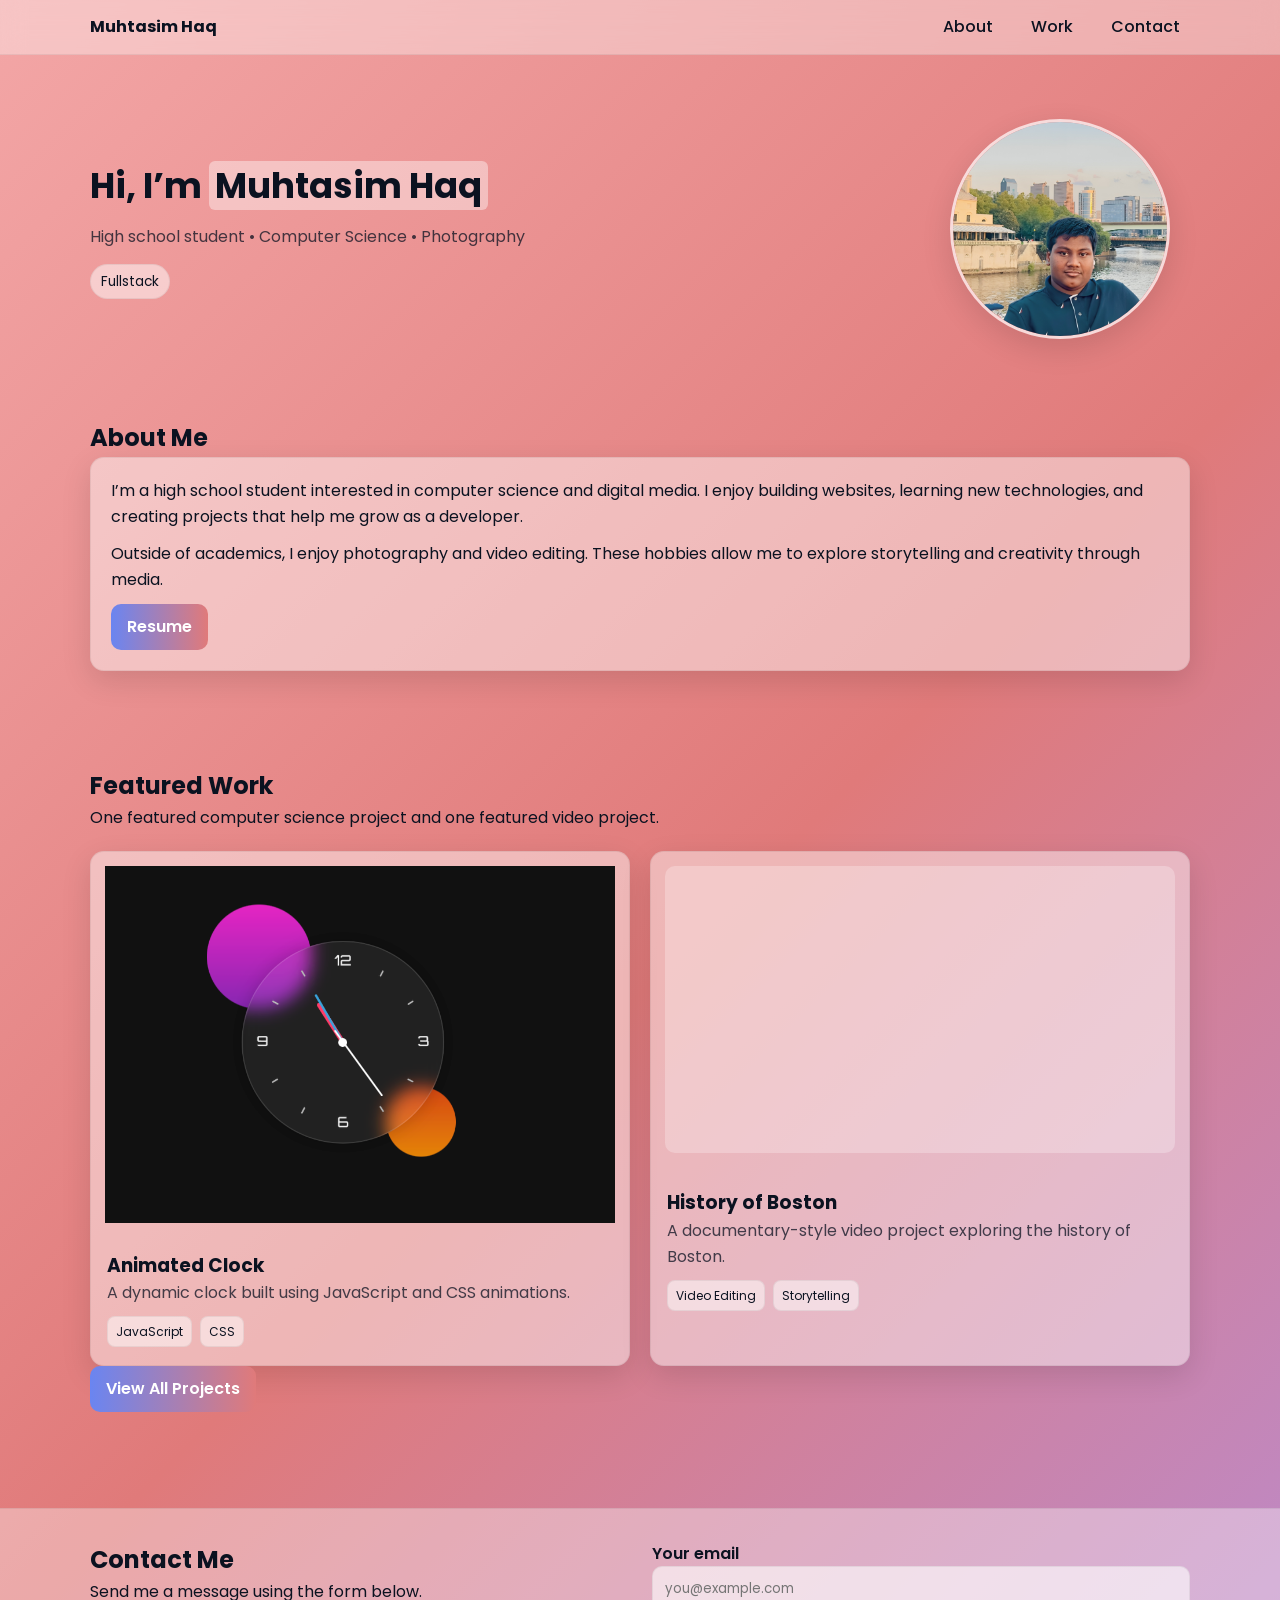
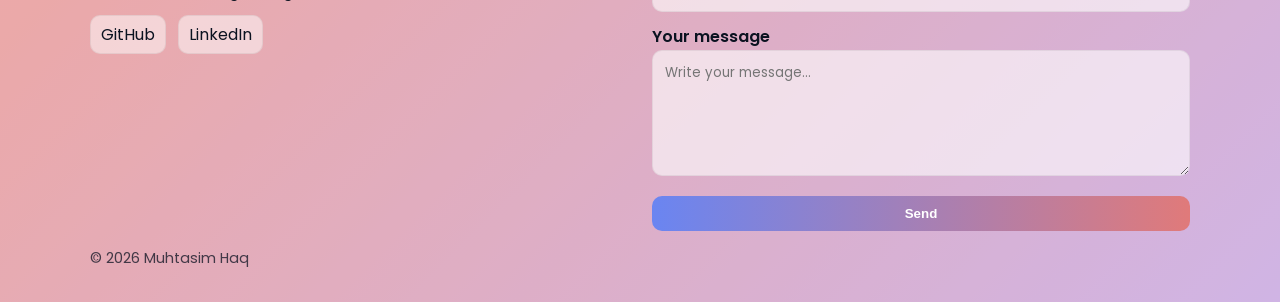
==== commit fda4cc92: "Replace skill badges with 'Fullstack'" ====
--- a/index.html
+++ b/index.html
@@ -36,9 +36,7 @@
           </p>
 
           <div class="hero-badges">
-            <span class="pill">HTML</span>
-            <span class="pill">CSS</span>
-            <span class="pill">JavaScript</span>
+            <span class="pill">Fullstack</span>
           </div>
         </div>
 
